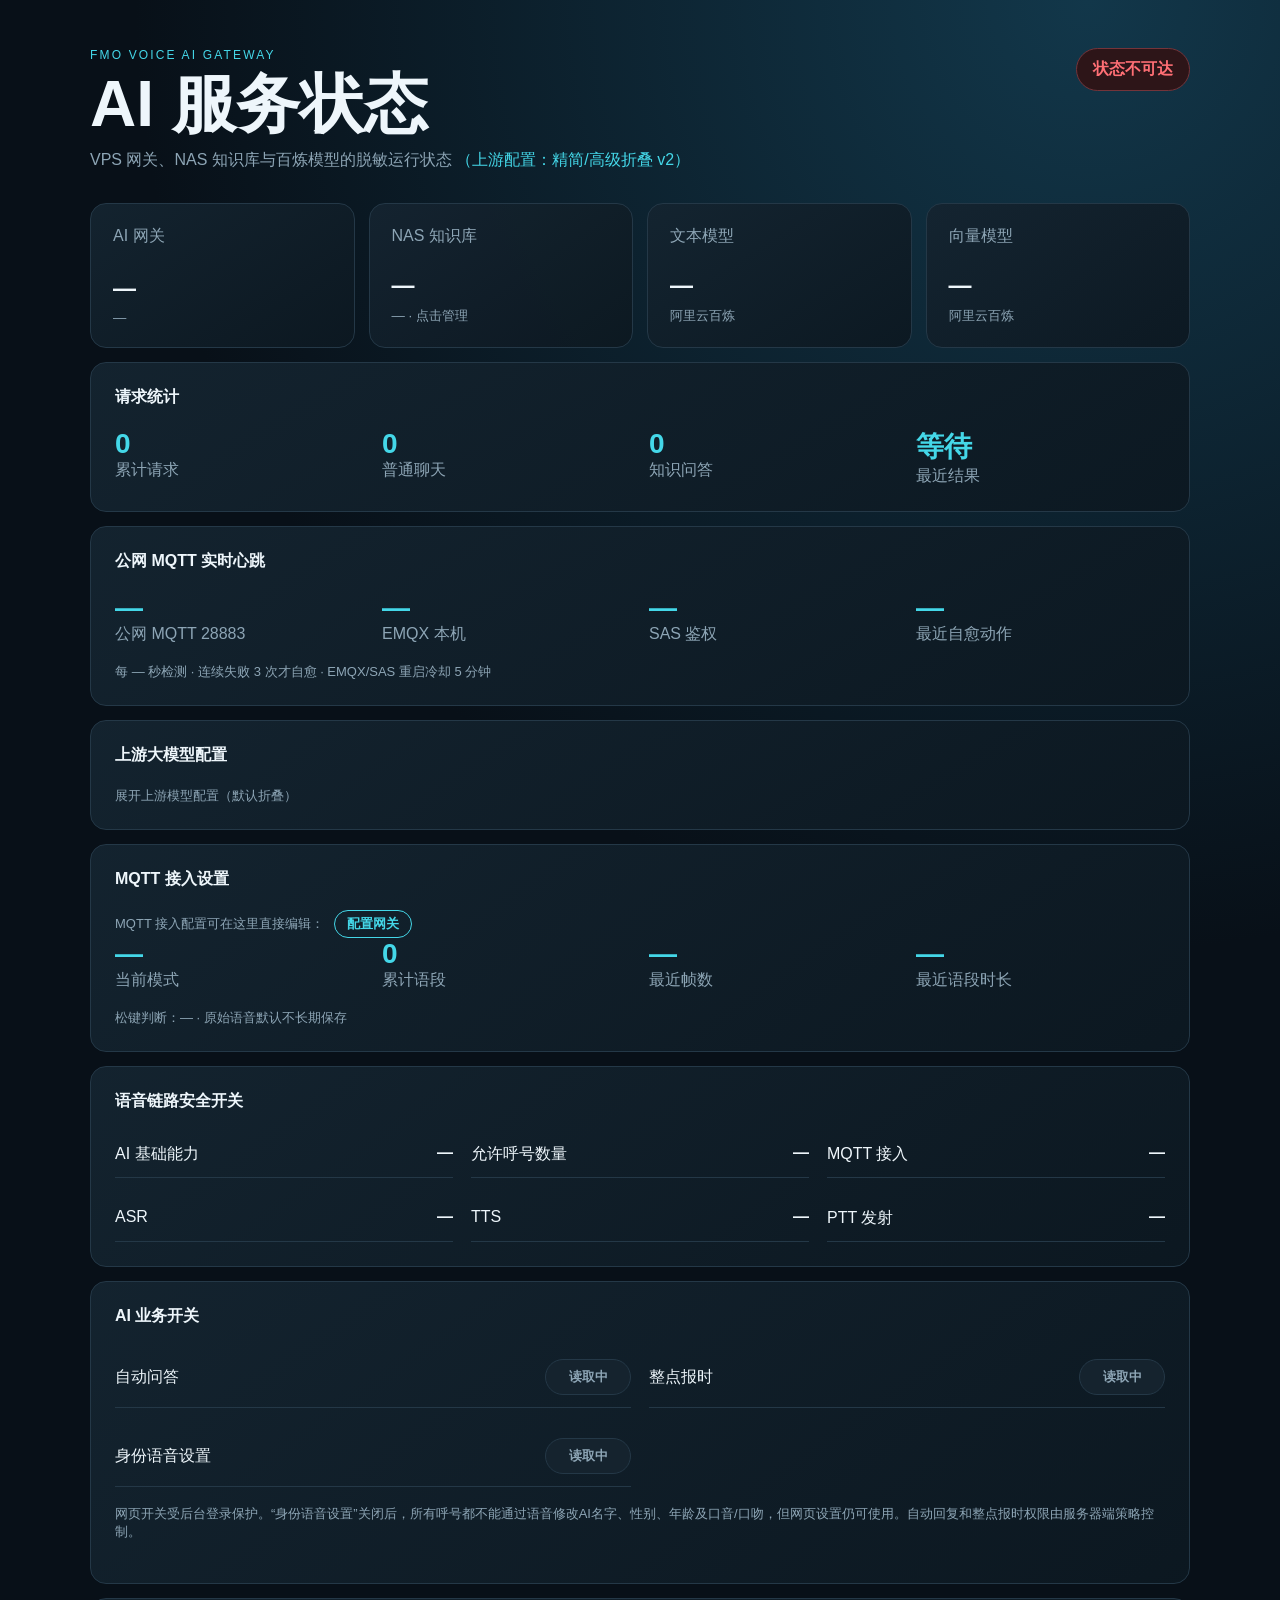
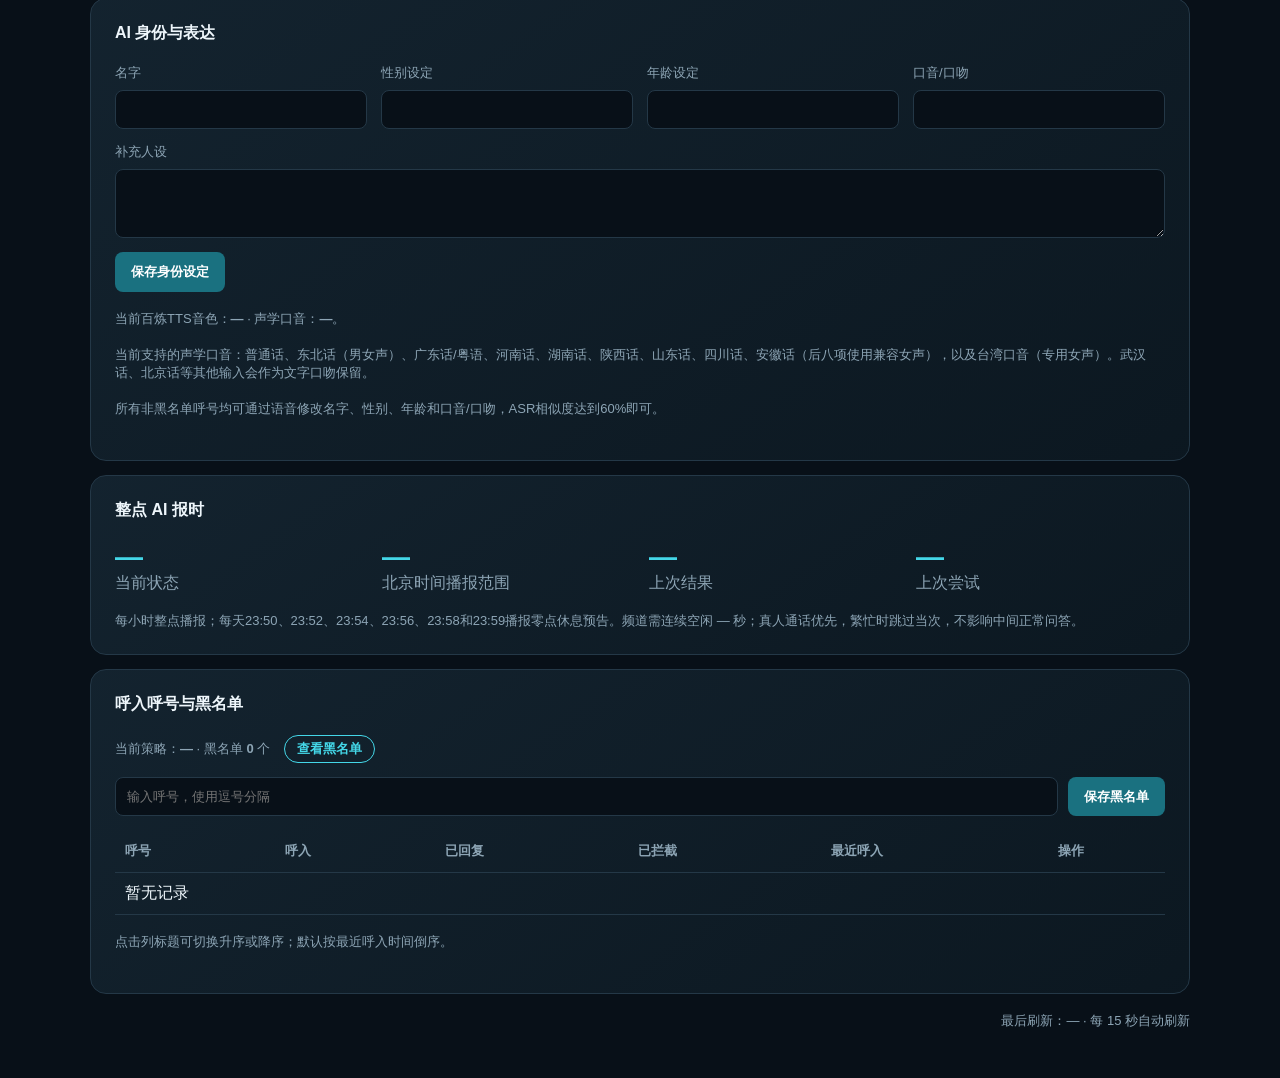
==== ai-gateway/status-page/index.html @ f9b92f5b "Initial FMO AI voice gateway product" ====
<!doctype html>
<html lang="zh-CN">
<head>
  <meta charset="utf-8">
  <meta name="viewport" content="width=device-width,initial-scale=1">
  <meta name="robots" content="noindex,nofollow">
  <title>FMO AI 服务状态</title>
  <link rel="stylesheet" href="style.css?v=20260808-client-id-v9">
</head>
<body>
  <main>
    <header>
      <div>
        <p class="eyebrow">FMO VOICE AI GATEWAY</p>
        <h1>AI 服务状态</h1>
        <p class="subtitle">VPS 网关、NAS 知识库与百炼模型的脱敏运行状态 <span style="color:var(--cyan)">（上游配置：精简/高级折叠 v2）</span></p>
      </div>
      <div id="overall" class="pill waiting">正在连接</div>
    </header>

    <section class="grid">
      <article><span>AI 网关</span><strong id="gateway">—</strong><small id="uptime">—</small></article>
      <article id="nas-card" class="clickable-card" role="button" tabindex="0" aria-haspopup="dialog" aria-controls="knowledge-overlay"><span>NAS 知识库</span><strong id="nas">—</strong><small id="sections">— · 点击管理</small></article>
      <article><span>文本模型</span><strong id="chat-model">—</strong><small>阿里云百炼</small></article>
      <article><span>向量模型</span><strong id="embedding-model">—</strong><small>阿里云百炼</small></article>
    </section>

    <section class="panel">
      <h2>请求统计</h2>
      <div class="stats">
        <div><strong id="requests">0</strong><span>累计请求</span></div>
        <div><strong id="chat-count">0</strong><span>普通聊天</span></div>
        <div><strong id="knowledge-count">0</strong><span>知识问答</span></div>
        <div><strong id="last-result">等待</strong><span>最近结果</span></div>
      </div>
    </section>

    <section class="panel">
      <h2>公网 MQTT 实时心跳</h2>
      <div class="stats">
        <div><strong id="heartbeat-public">—</strong><span>公网 MQTT 28883</span></div>
        <div><strong id="heartbeat-emqx">—</strong><span>EMQX 本机</span></div>
        <div><strong id="heartbeat-sas">—</strong><span>SAS 鉴权</span></div>
        <div><strong id="heartbeat-action">—</strong><span>最近自愈动作</span></div>
      </div>
      <p class="hint">每 <span id="heartbeat-interval">—</span> 秒检测 · 连续失败 3 次才自愈 · EMQX/SAS 重启冷却 5 分钟</p>
    </section>

    <section class="panel">
      <h2>上游大模型配置</h2>
      <details id="provider-config-panel" class="inline-details">
        <summary>展开上游模型配置（默认折叠）</summary>
        <p class="hint">默认精简模式：统一一个上游入口与 API Key。需要按能力定制时展开高级配置。</p>
        <div class="provider-row provider-basic">
          <label>上游服务商
            <input id="provider-global-name" value="dashscope" maxlength="24" readonly>
          </label>
          <label>Base URL
            <input id="provider-global-base" maxlength="160" placeholder="https://dashscope.aliyuncs.com/compatible-mode/v1">
          </label>
          <label>API Key环境变量
            <input id="provider-global-key-env" maxlength="64" value="DASHSCOPE_API_KEY">
          </label>
          <label>API Key
            <input id="provider-global-key" type="password" autocomplete="off" placeholder="留空不改">
          </label>
        </div>
        <div class="provider-row provider-basic">
          <label>聊天模型
            <input id="provider-chat-model-simple" maxlength="64" placeholder="qwen-plus">
          </label>
          <label>知识向量模型
            <input id="provider-embedding-model-simple" maxlength="64" placeholder="text-embedding-v4">
          </label>
          <label>ASR模型
            <input id="provider-asr-model-simple" maxlength="64" placeholder="qwen3-asr-flash">
          </label>
          <label>TTS模型
            <input id="provider-tts-model-simple" maxlength="64" placeholder="cosyvoice-v3-flash">
          </label>
        </div>

        <details id="provider-advanced" class="inline-details">
          <summary>高级配置：按能力独立设置（可选）</summary>
          <div class="provider-details-inner">
            <div class="provider-row">
              <label>聊天 provider
                <input id="provider-chat-name" value="dashscope" maxlength="24" readonly>
              </label>
              <label>聊天模型
                <input id="provider-chat-model" maxlength="64" placeholder="qwen-plus">
              </label>
              <label>聊天 Base URL
                <input id="provider-chat-base" maxlength="160" placeholder="https://dashscope.aliyuncs.com/compatible-mode/v1">
              </label>
              <label>聊天 API Key环境变量
                <input id="provider-chat-key-env" maxlength="64" value="DASHSCOPE_API_KEY">
              </label>
              <label>聊天 API Key
                <input id="provider-chat-key" type="password" autocomplete="off" placeholder="留空不改">
              </label>
            </div>
            <div class="provider-row">
              <label>知识向量 provider
                <input id="provider-embedding-name" value="dashscope" maxlength="24" readonly>
              </label>
              <label>知识向量模型
                <input id="provider-embedding-model" maxlength="64" placeholder="text-embedding-v4">
              </label>
              <label>知识向量 Base URL
                <input id="provider-embedding-base" maxlength="160" placeholder="https://dashscope.aliyuncs.com/compatible-mode/v1">
              </label>
              <label>知识向量 API Key环境变量
                <input id="provider-embedding-key-env" maxlength="64" value="DASHSCOPE_API_KEY">
              </label>
              <label>知识向量 API Key
                <input id="provider-embedding-key" type="password" autocomplete="off" placeholder="留空不改">
              </label>
            </div>
            <div class="provider-row">
              <label>ASR provider
                <input id="provider-asr-name" value="dashscope" maxlength="24" readonly>
              </label>
              <label>ASR 模型
                <input id="provider-asr-model" maxlength="64" placeholder="qwen3-asr-flash">
              </label>
              <label>ASR Base URL
                <input id="provider-asr-base" maxlength="160" placeholder="https://dashscope.aliyuncs.com/compatible-mode/v1">
              </label>
              <label>ASR API Key环境变量
                <input id="provider-asr-key-env" maxlength="64" value="DASHSCOPE_ASR_API_KEY">
              </label>
              <label>ASR API Key
                <input id="provider-asr-key" type="password" autocomplete="off" placeholder="留空不改">
              </label>
            </div>
            <div class="provider-row">
              <label>TTS provider
                <input id="provider-tts-name" value="dashscope" maxlength="24" readonly>
              </label>
              <label>TTS 模型
                <input id="provider-tts-model" maxlength="64" placeholder="cosyvoice-v3-flash">
              </label>
              <label>TTS Base URL
                <input id="provider-tts-base" maxlength="160" placeholder="https://dashscope.aliyuncs.com/compatible-mode/v1">
              </label>
              <label>TTS API Key环境变量
                <input id="provider-tts-key-env" maxlength="64" value="DASHSCOPE_TTS_API_KEY">
              </label>
              <label>TTS API Key
                <input id="provider-tts-key" type="password" autocomplete="off" placeholder="留空不改">
              </label>
            </div>
          </div>
        </details>

        <div class="config-row-actions">
          <button id="provider-load" type="button">读取模型配置</button>
          <button id="provider-save" class="primary-button" type="button">保存并应用</button>
        </div>
        <p class="hint" id="provider-result"></p>
      </details>
    </section>

    <section class="panel">
      <h2>MQTT 接入设置</h2>
      <p class="hint">MQTT 接入配置可在这里直接编辑：<button id="gateway-config-open" class="inline-manage-button" type="button">配置网关</button></p>
      <div class="stats">
        <div><strong id="mqtt-mode">—</strong><span>当前模式</span></div>
        <div><strong id="mqtt-bursts">0</strong><span>累计语段</span></div>
        <div><strong id="mqtt-last-frames">—</strong><span>最近帧数</span></div>
        <div><strong id="mqtt-last-duration">—</strong><span>最近语段时长</span></div>
      </div>
      <p class="hint">松键判断：<span id="mqtt-end-gap">—</span> · 原始语音默认不长期保存</p>
    </section>

    <section class="panel">
      <h2>语音链路安全开关</h2>
      <div class="switches">
        <div><span>AI 基础能力</span><b id="ai-enabled">—</b></div>
        <div><span>允许呼号数量</span><b id="callsigns">—</b></div>
        <div><span>MQTT 接入</span><b id="mqtt">—</b></div>
        <div><span>ASR</span><b id="asr">—</b></div>
        <div><span>TTS</span><b id="tts">—</b></div>
        <div><span>PTT 发射</span><b id="ptt">—</b></div>
      </div>
    </section>

    <section class="panel">
      <h2>AI 业务开关</h2>
      <div class="control-grid">
        <div><span>自动问答</span><button class="control-toggle" id="auto-reply-toggle" type="button" data-control="auto_reply">读取中</button></div>
        <div><span>整点报时</span><button class="control-toggle" id="hourly-toggle" type="button" data-control="hourly_announcement">读取中</button></div>
        <div><span>身份语音设置</span><button class="control-toggle" id="persona-voice-toggle" type="button" data-control="persona_voice_commands">读取中</button></div>
      </div>
      <p class="hint">网页开关受后台登录保护。“身份语音设置”关闭后，所有呼号都不能通过语音修改AI名字、性别、年龄及口音/口吻，但网页设置仍可使用。自动回复和整点报时权限由服务器端策略控制。</p>
      <p class="hint" id="control-result"></p>
    </section>

    <section class="panel">
      <h2>AI 身份与表达</h2>
      <div class="persona-grid">
        <label>名字<input id="persona-name" maxlength="16"></label>
        <label>性别设定<input id="persona-gender" maxlength="12"></label>
        <label>年龄设定<input id="persona-age" maxlength="12"></label>
        <label>口音/口吻<input id="persona-accent" maxlength="24"></label>
        <label class="persona-wide">补充人设<textarea id="persona-description" maxlength="120" rows="3"></textarea></label>
      </div>
      <button id="persona-save" class="primary-button" type="button">保存身份设定</button>
      <p class="hint">当前百炼TTS音色：<strong id="persona-voice">—</strong> · 声学口音：<strong id="persona-acoustic-accent">—</strong>。</p>
      <p class="hint">当前支持的声学口音：普通话、东北话（男女声）、广东话/粤语、河南话、湖南话、陕西话、山东话、四川话、安徽话（后八项使用兼容女声），以及台湾口音（专用女声）。武汉话、北京话等其他输入会作为文字口吻保留。</p>
      <p class="hint">所有非黑名单呼号均可通过语音修改名字、性别、年龄和口音/口吻，ASR相似度达到60%即可。</p>
      <p class="hint" id="persona-result"></p>
    </section>

    <section class="panel">
      <h2>整点 AI 报时</h2>
      <div class="stats">
        <div><strong id="hourly-enabled">—</strong><span>当前状态</span></div>
        <div><strong id="hourly-window">—</strong><span>北京时间播报范围</span></div>
        <div><strong id="hourly-last-result">—</strong><span>上次结果</span></div>
        <div><strong id="hourly-last-time">—</strong><span>上次尝试</span></div>
      </div>
      <p class="hint">每小时整点播报；每天23:50、23:52、23:54、23:56、23:58和23:59播报零点休息预告。频道需连续空闲 <span id="hourly-idle">—</span> 秒；真人通话优先，繁忙时跳过当次，不影响中间正常问答。</p>
    </section>

    <section class="panel">
      <h2>呼入呼号与黑名单</h2>
      <p class="hint">当前策略：<strong id="callsign-policy">—</strong> · 黑名单 <strong id="blacklist-count">0</strong> 个 <button id="blacklist-open" class="inline-manage-button" type="button">查看黑名单</button></p>
      <div class="blacklist-editor">
        <input id="blacklist-input" autocomplete="off" placeholder="输入呼号，使用逗号分隔">
        <button id="blacklist-save" type="button">保存黑名单</button>
      </div>
      <div class="callsign-table-wrap">
        <table class="callsign-table">
          <thead><tr>
            <th><button class="sort-button" type="button" data-sort="callsign">呼号 <span class="sort-indicator"></span></button></th>
            <th><button class="sort-button" type="button" data-sort="heard">呼入 <span class="sort-indicator"></span></button></th>
            <th><button class="sort-button" type="button" data-sort="answered">已回复 <span class="sort-indicator"></span></button></th>
            <th><button class="sort-button" type="button" data-sort="blocked">已拦截 <span class="sort-indicator"></span></button></th>
            <th><button class="sort-button" type="button" data-sort="last_at">最近呼入 <span class="sort-indicator"></span></button></th>
            <th>操作</th>
          </tr></thead>
          <tbody id="callsign-stats"><tr><td colspan="6">暂无记录</td></tr></tbody>
        </table>
      </div>
      <p class="hint">点击列标题可切换升序或降序；默认按最近呼入时间倒序。</p>
      <p class="hint" id="blacklist-result"></p>
    </section>

    <div id="blacklist-overlay" class="modal-overlay" hidden>
    <section class="panel blacklist-dialog" role="dialog" aria-modal="true" aria-labelledby="blacklist-title">
      <div class="dialog-header"><h2 id="blacklist-title">黑名单管理</h2><button id="blacklist-close" class="dialog-close" type="button" aria-label="关闭黑名单管理">×</button></div>
      <p class="hint">当前共有 <strong id="blacklist-dialog-count">0</strong> 个呼号。移除后立即恢复该呼号的自动问答权限。</p>
      <div id="blacklist-list" class="blacklist-list"><p class="hint">读取中</p></div>
      <p class="hint" id="blacklist-dialog-result"></p>
    </section>
    </div>

    <div id="gateway-config-overlay" class="modal-overlay" hidden>
    <section class="panel gateway-config-dialog" role="dialog" aria-modal="true" aria-labelledby="gateway-config-title">
      <div class="dialog-header"><h2 id="gateway-config-title">AI网关配置</h2><button id="gateway-config-close" class="dialog-close" type="button" aria-label="关闭网关配置">×</button></div>
      <p class="hint">通常只需填写服务器地址、端口和语音主题。当前 AI 与 EMQX 在同一台阿里云服务器时，保持 127.0.0.1:1884 即可。</p>
      <div class="gateway-config-form-grid">
        <label>MQTT Host
          <input id="gw-host" maxlength="255" placeholder="127.0.0.1">
        </label>
        <label>MQTT Port
          <input id="gw-port" type="number" min="1" max="65535" placeholder="1884">
        </label>
        <label>Topic
          <input id="gw-topic" maxlength="64" placeholder="FMO/RAW">
        </label>
        <label>Client ID
          <input id="gw-client-id" maxlength="64" placeholder="FMO-AI-MONITOR-CHANGE-ME">
        </label>
        <label class="checkbox-row">
          <input type="checkbox" id="gw-enabled" checked>
          <span>启用该MQTT配置</span>
        </label>
      </div>
      <details id="gateway-connection-advanced" class="inline-details">
        <summary>高级连接与鉴权（通常不需要填写）</summary>
        <p class="hint">用户名和密码是对方 MQTT Broker 提供的客户端账号，不是 FMO 呼号、FMO CA 或百炼账号。只有外部服务器明确要求时才填写。</p>
        <div class="gateway-config-form-grid">
          <label>配置名称
            <input id="gw-name" maxlength="32" placeholder="primary">
          </label>
          <label>MQTT 用户名
            <input id="gw-username" maxlength="64" autocomplete="off" placeholder="留空表示不使用">
          </label>
          <label>MQTT 密码
            <input id="gw-password" type="password" autocomplete="off" placeholder="留空表示保持原值">
          </label>
          <label class="checkbox-row">
            <input type="checkbox" id="gw-tls-enabled">
            <span>启用 TLS</span>
          </label>
          <label>CA 文件
            <input id="gw-ca-file" maxlength="255" placeholder="可选">
          </label>
          <label>客户端证书
            <input id="gw-cert-file" maxlength="255" placeholder="可选">
          </label>
          <label>客户端私钥
            <input id="gw-key-file" maxlength="255" placeholder="可选">
          </label>
        </div>
      </details>
      <details id="gateway-config-advanced" class="inline-details">
        <summary>高级：编辑原始 JSON（可选）</summary>
        <textarea id="gateway-config-editor" class="config-editor" spellcheck="false" aria-label="网关配置 JSON 编辑区"></textarea>
      </details>
      <p class="hint" id="gateway-config-result"></p>
      <div class="config-row-actions">
        <button id="gateway-config-load" type="button">重新读取</button>
        <button id="gateway-config-save" class="primary-button" type="button">保存并应用</button>
      </div>
    </section>
    </div>

    <div id="knowledge-overlay" class="modal-overlay" hidden>
    <section class="panel knowledge-dialog" role="dialog" aria-modal="true" aria-labelledby="knowledge-title">
      <div class="dialog-header"><h2 id="knowledge-title">NAS 知识库管理</h2><button id="knowledge-close" class="dialog-close" type="button" aria-label="关闭知识库管理">×</button></div>
      <div class="stats knowledge-stats">
        <div><strong id="kb-files">—</strong><span>原始文件</span></div>
        <div><strong id="kb-documents">—</strong><span>已入库文档</span></div>
        <div><strong id="kb-sections">—</strong><span>知识切片</span></div>
        <div><strong id="kb-searches">—</strong><span>累计检索</span></div>
        <div><strong id="kb-hits">—</strong><span>有结果检索</span></div>
        <div><strong id="kb-latest">—</strong><span>最近调用</span></div>
      </div>
      <nav id="kb-breadcrumb" class="breadcrumb" aria-label="知识库目录"></nav>
      <div class="upload-row">
        <input id="kb-upload-files" type="file" multiple accept=".pdf,.docx,.xlsx,.csv,.txt,.md">
        <button id="kb-upload-button" class="primary-button" type="button">上传到当前目录</button>
      </div>
      <div class="upload-progress"><span id="kb-upload-progress"></span></div>
      <div class="callsign-table-wrap">
        <table class="callsign-table">
          <thead><tr><th>名称</th><th>类型</th><th>大小</th><th>修改时间</th><th>入库状态</th></tr></thead>
          <tbody id="kb-file-list"><tr><td colspan="5">读取中</td></tr></tbody>
        </table>
      </div>
      <p class="hint">支持 PDF、Word、Excel、CSV、TXT 和 Markdown，单文件最大100MB。上传完成仅表示文件已安全保存；显示“待入库”的文件尚不能参与AI检索。</p>
      <p class="hint" id="kb-result"></p>
    </section>
    </div>

    <footer>最后刷新：<span id="updated">—</span> · 每 15 秒自动刷新</footer>
  </main>
  <script src="app.js?v=20260808-client-id-v9"></script>
</body>
</html>
---- ai-gateway/status-page/style.css ----
:root{color-scheme:dark;--bg:#081018;--panel:#111d27;--line:#243847;--text:#eef6fb;--muted:#8da5b5;--cyan:#44d7e8;--green:#4cdb91;--amber:#f1bd55;--red:#ff6f75}
*{box-sizing:border-box}
body{margin:0;background:radial-gradient(circle at 85% 0,#12374a 0,transparent 33%),var(--bg);color:var(--text);font-family:-apple-system,BlinkMacSystemFont,"Segoe UI","PingFang SC",sans-serif;min-height:100vh}
main{width:min(1100px,calc(100% - 32px));margin:auto;padding:48px 0}
header{display:flex;justify-content:space-between;gap:24px;align-items:flex-start;margin-bottom:32px}
.eyebrow{color:var(--cyan);font-size:12px;letter-spacing:.18em;margin:0 0 10px}
h1{font-size:clamp(34px,6vw,64px);line-height:1;margin:0}
.subtitle{color:var(--muted);margin:14px 0 0}
.pill{border:1px solid var(--line);padding:10px 16px;border-radius:999px;font-weight:700}
.pill.ok{color:var(--green);border-color:#267451;background:#102c22}
.pill.error{color:var(--red);border-color:#74343a;background:#2d1518}
.grid{display:grid;grid-template-columns:repeat(4,1fr);gap:14px}
.grid article,.panel{background:linear-gradient(145deg,rgba(20,36,48,.95),rgba(12,24,33,.95));border:1px solid var(--line);border-radius:16px}
.grid article{padding:22px;min-height:145px;display:flex;flex-direction:column}
.clickable-card{cursor:pointer;transition:border-color .18s,transform .18s,box-shadow .18s}.clickable-card:hover,.clickable-card:focus-visible{border-color:var(--cyan);box-shadow:0 0 0 2px rgba(68,215,232,.12);outline:0;transform:translateY(-2px)}
.grid span,.grid small,.stats span,footer,.hint{color:var(--muted)}
.grid strong{font-size:23px;margin:auto 0 8px;overflow-wrap:anywhere}
.panel{padding:24px;margin-top:14px}
h2{font-size:16px;margin:0 0 20px}
.stats,.switches{display:grid;grid-template-columns:repeat(4,1fr);gap:18px}
.stats div{display:flex;flex-direction:column}
.stats strong{font-size:28px;color:var(--cyan);overflow-wrap:anywhere}
.switches{grid-template-columns:repeat(3,1fr)}
.switches div{display:flex;justify-content:space-between;border-bottom:1px solid var(--line);padding:12px 0}
.hint{font-size:13px;margin:18px 0 0}
.on{color:var(--green)}
.off{color:var(--muted)}
.blacklist-editor{display:flex;gap:10px;margin:14px 0}
.blacklist-editor input{flex:1;background:#081018;border:1px solid var(--line);border-radius:8px;color:var(--text);padding:11px}
.blacklist-editor button{background:#1a7180;border:0;border-radius:8px;color:white;font-weight:700;padding:0 16px;cursor:pointer}
.control-grid{display:grid;grid-template-columns:repeat(2,1fr);gap:18px}
.control-grid>div{display:flex;align-items:center;justify-content:space-between;border-bottom:1px solid var(--line);padding:12px 0}
.control-toggle{border:1px solid var(--line);border-radius:999px;background:#15232e;color:var(--muted);cursor:pointer;font-weight:700;min-width:86px;padding:8px 14px}
.control-toggle.on{background:#102c22;border-color:#267451;color:var(--green)}
.control-toggle.off{background:#2d1518;border-color:#74343a;color:var(--red)}
.control-toggle:disabled{cursor:wait;opacity:.6}
.model-config-grid{display:grid;grid-template-columns:1fr;gap:14px}.provider-row{display:grid;grid-template-columns:1fr;padding:16px;border:1px solid var(--line);border-radius:12px;gap:10px}.provider-row label{color:var(--muted);font-size:13px}.provider-row label > input{display:block;width:100%;margin-top:8px;background:#081018;border:1px solid var(--line);border-radius:8px;color:var(--text);padding:11px;font:inherit}
.provider-basic{margin-bottom:8px}
.inline-details{margin-top:14px;color:var(--muted)}
.inline-details[open] summary{color:var(--text)}
.provider-details-inner{display:grid;grid-template-columns:1fr;gap:14px;margin-top:12px}
.inline-details summary{cursor:pointer;display:inline-flex;align-items:center;gap:8px;font-size:13px}
.inline-details summary::marker{color:var(--cyan)}
.gateway-config-form-grid{display:grid;grid-template-columns:repeat(2,1fr);gap:10px 14px}
.gateway-config-form-grid label{color:var(--muted);font-size:13px}
.gateway-config-form-grid label > input{display:block;width:100%;margin-top:8px;background:#081018;border:1px solid var(--line);border-radius:8px;color:var(--text);padding:11px;font:inherit}
.gateway-config-form-grid label > input[type="checkbox"]{display:inline-block;width:auto;margin-top:0;padding:0;height:16px;vertical-align:middle}
.checkbox-row{display:flex;align-items:center;gap:8px;white-space:nowrap}
.checkbox-row input[type="checkbox"]{accent-color:var(--cyan);margin:0;transform:translateY(-1px)}
.persona-grid{display:grid;grid-template-columns:repeat(4,1fr);gap:14px}.persona-grid label{color:var(--muted);font-size:13px}.persona-grid input,.persona-grid textarea{display:block;width:100%;margin-top:8px;background:#081018;border:1px solid var(--line);border-radius:8px;color:var(--text);padding:11px;font:inherit}.persona-wide{grid-column:1/-1}.primary-button{background:#1a7180;border:0;border-radius:8px;color:#fff;cursor:pointer;font-weight:700;margin-top:14px;padding:11px 16px}.primary-button:disabled{cursor:wait;opacity:.6}
.knowledge-stats{grid-template-columns:repeat(6,1fr)}.knowledge-stats strong{font-size:22px}.breadcrumb{display:flex;align-items:center;flex-wrap:wrap;gap:8px;margin:22px 0 12px}.breadcrumb button,.file-link{background:none;border:0;color:var(--cyan);cursor:pointer;font:inherit;padding:2px}.breadcrumb span{color:var(--muted)}.upload-row{display:flex;align-items:center;gap:12px;margin:12px 0}.upload-row input{flex:1;color:var(--muted)}.upload-progress{height:4px;background:#081018;border-radius:2px;margin-bottom:12px;overflow:hidden}.upload-progress span{display:block;width:0;height:100%;background:var(--cyan);transition:width .2s}
.modal-open{overflow:hidden}.modal-overlay{position:fixed;inset:0;z-index:1000;background:rgba(2,8,13,.82);backdrop-filter:blur(5px);padding:24px;overflow:auto}.modal-overlay[hidden]{display:none}.knowledge-dialog{width:min(1180px,100%);margin:24px auto;box-shadow:0 24px 80px rgba(0,0,0,.55)}.dialog-header{align-items:center;display:flex;justify-content:space-between}.dialog-header h2{margin:0}.dialog-close{background:#182a36;border:1px solid var(--line);border-radius:999px;color:var(--text);cursor:pointer;font-size:26px;height:42px;line-height:1;width:42px}.dialog-close:hover,.dialog-close:focus-visible{border-color:var(--cyan);color:var(--cyan);outline:0}
.callsign-table-wrap{overflow-x:auto}
.callsign-table{width:100%;border-collapse:collapse}
.callsign-table th,.callsign-table td{border-bottom:1px solid var(--line);padding:10px;text-align:left;white-space:nowrap}
.callsign-table th{color:var(--muted);font-size:13px}
.sort-button{appearance:none;background:none;border:0;color:inherit;cursor:pointer;font:inherit;font-weight:700;padding:2px 0;text-align:left;white-space:nowrap}
.sort-button:hover,.sort-button:focus-visible{color:var(--cyan)}
.sort-button:focus-visible{outline:2px solid var(--cyan);outline-offset:4px;border-radius:2px}
.sort-indicator{display:inline-block;min-width:1em;color:var(--cyan)}
.row-blacklist-button{background:#2d1518;border:1px solid #74343a;border-radius:7px;color:var(--red);cursor:pointer;font-weight:700;padding:6px 10px}.row-blacklist-button:disabled{cursor:wait;opacity:.55}.blacklisted-label{color:var(--red);font-size:13px;font-weight:700}
 .inline-manage-button{background:transparent;border:1px solid var(--cyan);border-radius:999px;color:var(--cyan);cursor:pointer;font-weight:700;margin-left:10px;padding:4px 12px}.inline-manage-button:hover,.inline-manage-button:focus-visible{background:rgba(57,205,225,.12);outline:0}.blacklist-dialog{margin:8vh auto;width:min(720px,100%)}.blacklist-list{display:grid;gap:10px;margin-top:20px}.blacklist-item{align-items:center;background:#0a1720;border:1px solid var(--line);border-radius:10px;display:flex;justify-content:space-between;padding:14px 16px}.blacklist-remove-button{background:#2d1518;border:1px solid #74343a;border-radius:8px;color:var(--red);cursor:pointer;font-weight:700;padding:8px 12px}.blacklist-remove-button:disabled{cursor:wait;opacity:.55}.empty-state{border:1px dashed var(--line);border-radius:10px;color:var(--muted);padding:28px;text-align:center}
.gateway-config-dialog{width:min(980px,100%);margin:8vh auto;box-shadow:0 24px 80px rgba(0,0,0,.55)}
.config-editor{width:100%;min-height:280px;background:#081018;border:1px solid var(--line);border-radius:8px;color:var(--text);font:13px/1.45 ui-monospace,SFMono-Regular,Consolas,'Courier New',monospace;padding:12px;resize:vertical}
.config-row-actions{display:flex;gap:10px;justify-content:flex-end;margin-top:12px}
.config-row-actions button{background:#1a7180;border:0;border-radius:8px;color:#fff;cursor:pointer;font-weight:700;padding:10px 14px}
.config-row-actions button:disabled{cursor:wait;opacity:.6}
.config-row-actions .primary-button{background:#2a9d5b}
footer{text-align:right;font-size:13px;margin-top:18px}
@media(max-width:760px){main{padding:28px 0}.grid{grid-template-columns:repeat(2,1fr)}.stats,.switches,.persona-grid,.knowledge-stats{grid-template-columns:repeat(2,1fr)}.persona-wide{grid-column:1/-1}.upload-row{align-items:stretch;display:grid}header{display:block}.pill{display:inline-block;margin-top:20px}}
@media(max-width:430px){.grid,.stats,.switches,.control-grid{grid-template-columns:1fr}.blacklist-editor{display:grid}.blacklist-editor button{padding:11px}}
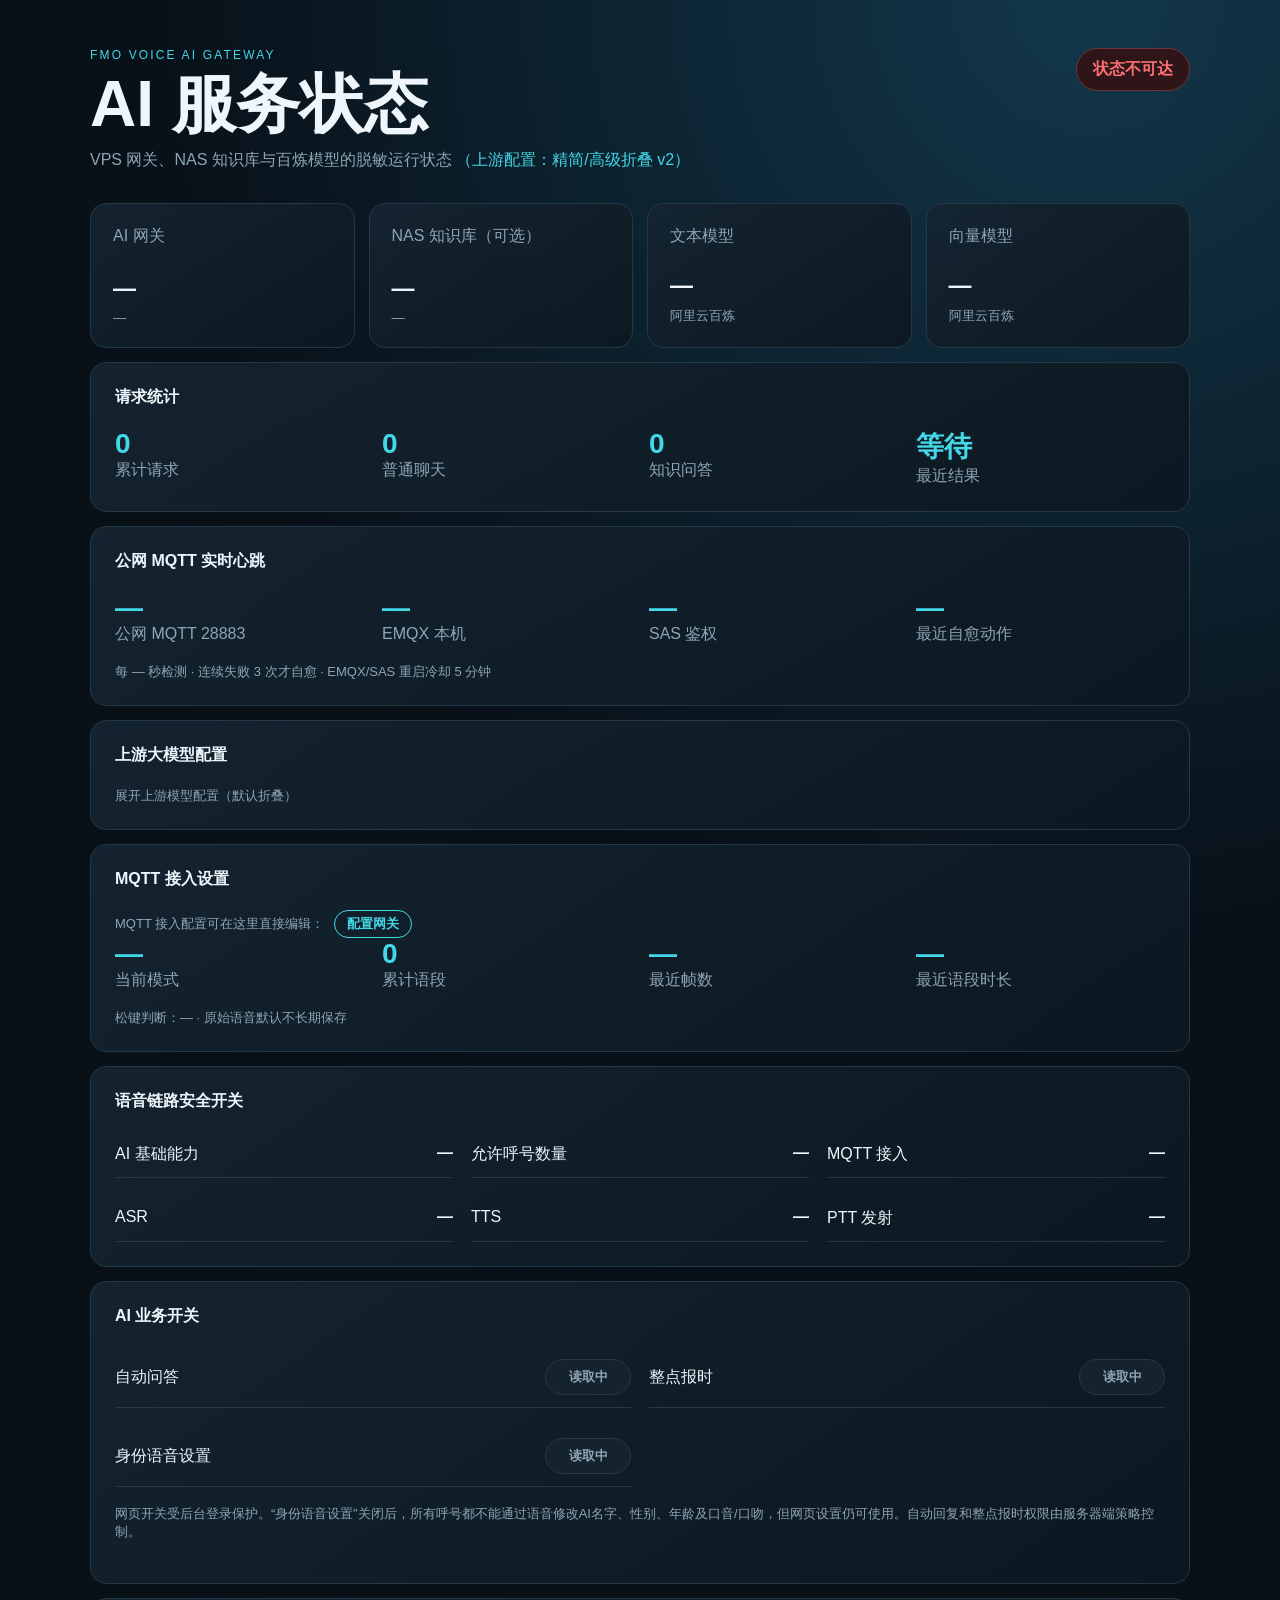
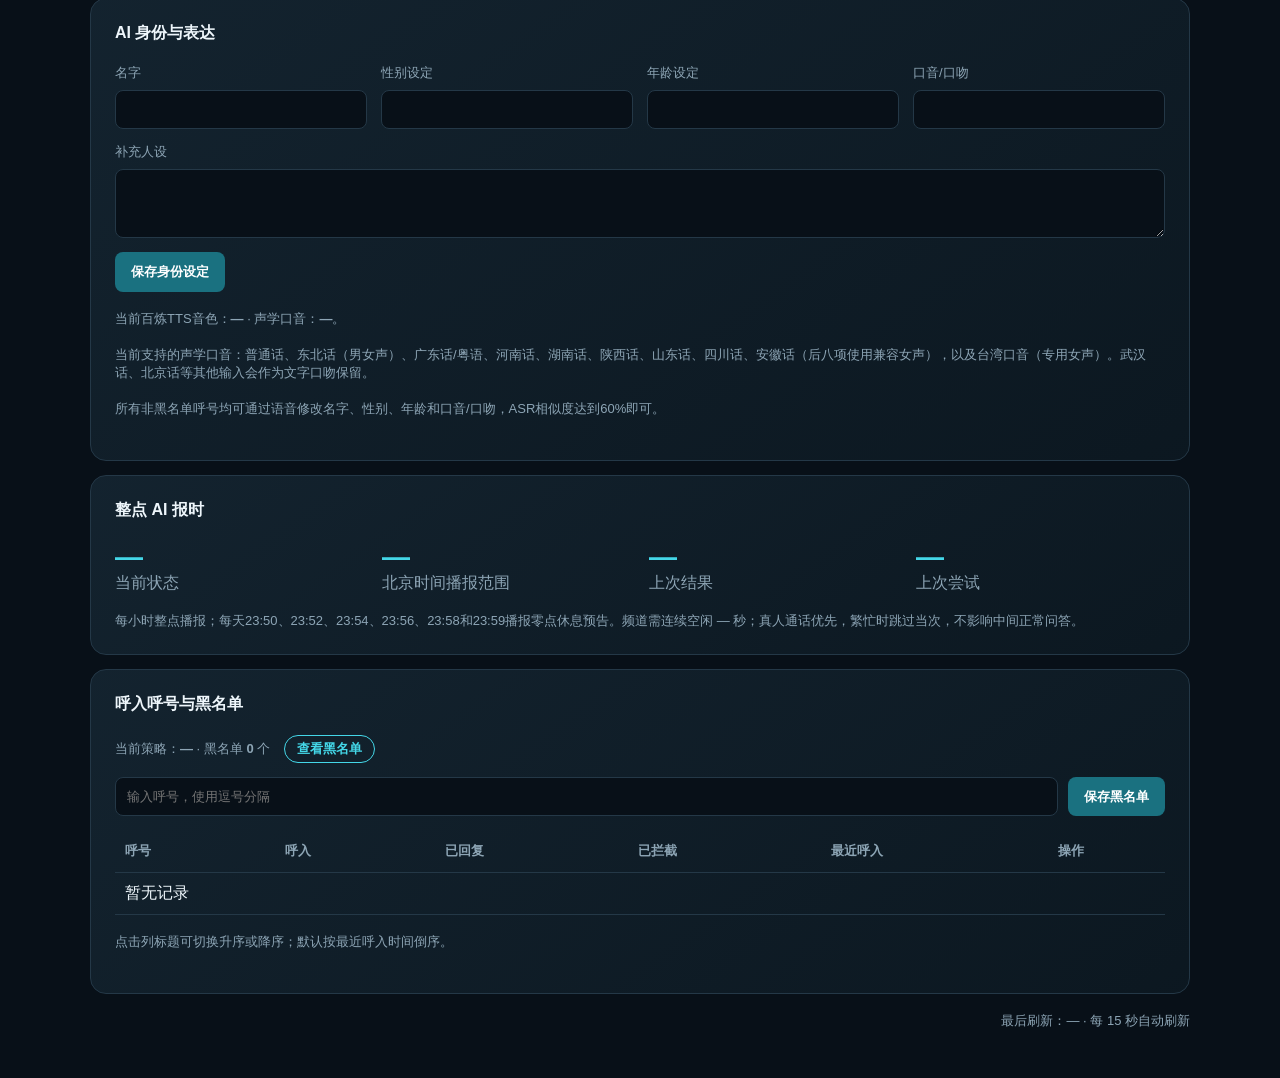
==== commit f4e95ab1: "Make NAS knowledge base optional" ====
--- a/ai-gateway/status-page/index.html
+++ b/ai-gateway/status-page/index.html
@@ -5,7 +5,7 @@
   <meta name="viewport" content="width=device-width,initial-scale=1">
   <meta name="robots" content="noindex,nofollow">
   <title>FMO AI 服务状态</title>
-  <link rel="stylesheet" href="style.css?v=20260808-client-id-v9">
+  <link rel="stylesheet" href="style.css?v=20260808-optional-kb-v10">
 </head>
 <body>
   <main>
@@ -20,7 +20,7 @@
 
     <section class="grid">
       <article><span>AI 网关</span><strong id="gateway">—</strong><small id="uptime">—</small></article>
-      <article id="nas-card" class="clickable-card" role="button" tabindex="0" aria-haspopup="dialog" aria-controls="knowledge-overlay"><span>NAS 知识库</span><strong id="nas">—</strong><small id="sections">— · 点击管理</small></article>
+      <article id="nas-card" class="clickable-card" role="button" tabindex="0" aria-haspopup="dialog" aria-controls="knowledge-overlay"><span>NAS 知识库（可选）</span><strong id="nas">—</strong><small id="sections">—</small></article>
       <article><span>文本模型</span><strong id="chat-model">—</strong><small>阿里云百炼</small></article>
       <article><span>向量模型</span><strong id="embedding-model">—</strong><small>阿里云百炼</small></article>
     </section>
@@ -70,7 +70,7 @@
             <input id="provider-chat-model-simple" maxlength="64" placeholder="qwen-plus">
           </label>
           <label>知识向量模型
-            <input id="provider-embedding-model-simple" maxlength="64" placeholder="text-embedding-v4">
+            <input id="provider-embedding-model-simple" maxlength="64" placeholder="text-embedding-v4（仅知识库启用时使用）">
           </label>
           <label>ASR模型
             <input id="provider-asr-model-simple" maxlength="64" placeholder="qwen3-asr-flash">
@@ -349,6 +349,6 @@
 
     <footer>最后刷新：<span id="updated">—</span> · 每 15 秒自动刷新</footer>
   </main>
-  <script src="app.js?v=20260808-client-id-v9"></script>
+  <script src="app.js?v=20260808-optional-kb-v10"></script>
 </body>
 </html>
--- a/ai-gateway/status-page/style.css
+++ b/ai-gateway/status-page/style.css
@@ -12,7 +12,7 @@
 .grid{display:grid;grid-template-columns:repeat(4,1fr);gap:14px}
 .grid article,.panel{background:linear-gradient(145deg,rgba(20,36,48,.95),rgba(12,24,33,.95));border:1px solid var(--line);border-radius:16px}
 .grid article{padding:22px;min-height:145px;display:flex;flex-direction:column}
-.clickable-card{cursor:pointer;transition:border-color .18s,transform .18s,box-shadow .18s}.clickable-card:hover,.clickable-card:focus-visible{border-color:var(--cyan);box-shadow:0 0 0 2px rgba(68,215,232,.12);outline:0;transform:translateY(-2px)}
+.clickable-card{cursor:pointer;transition:border-color .18s,transform .18s,box-shadow .18s}.clickable-card:hover,.clickable-card:focus-visible{border-color:var(--cyan);box-shadow:0 0 0 2px rgba(68,215,232,.12);outline:0;transform:translateY(-2px)}.clickable-card.disabled-card{cursor:default;opacity:.68}.clickable-card.disabled-card:hover{border-color:var(--line);box-shadow:none;transform:none}
 .grid span,.grid small,.stats span,footer,.hint{color:var(--muted)}
 .grid strong{font-size:23px;margin:auto 0 8px;overflow-wrap:anywhere}
 .panel{padding:24px;margin-top:14px}
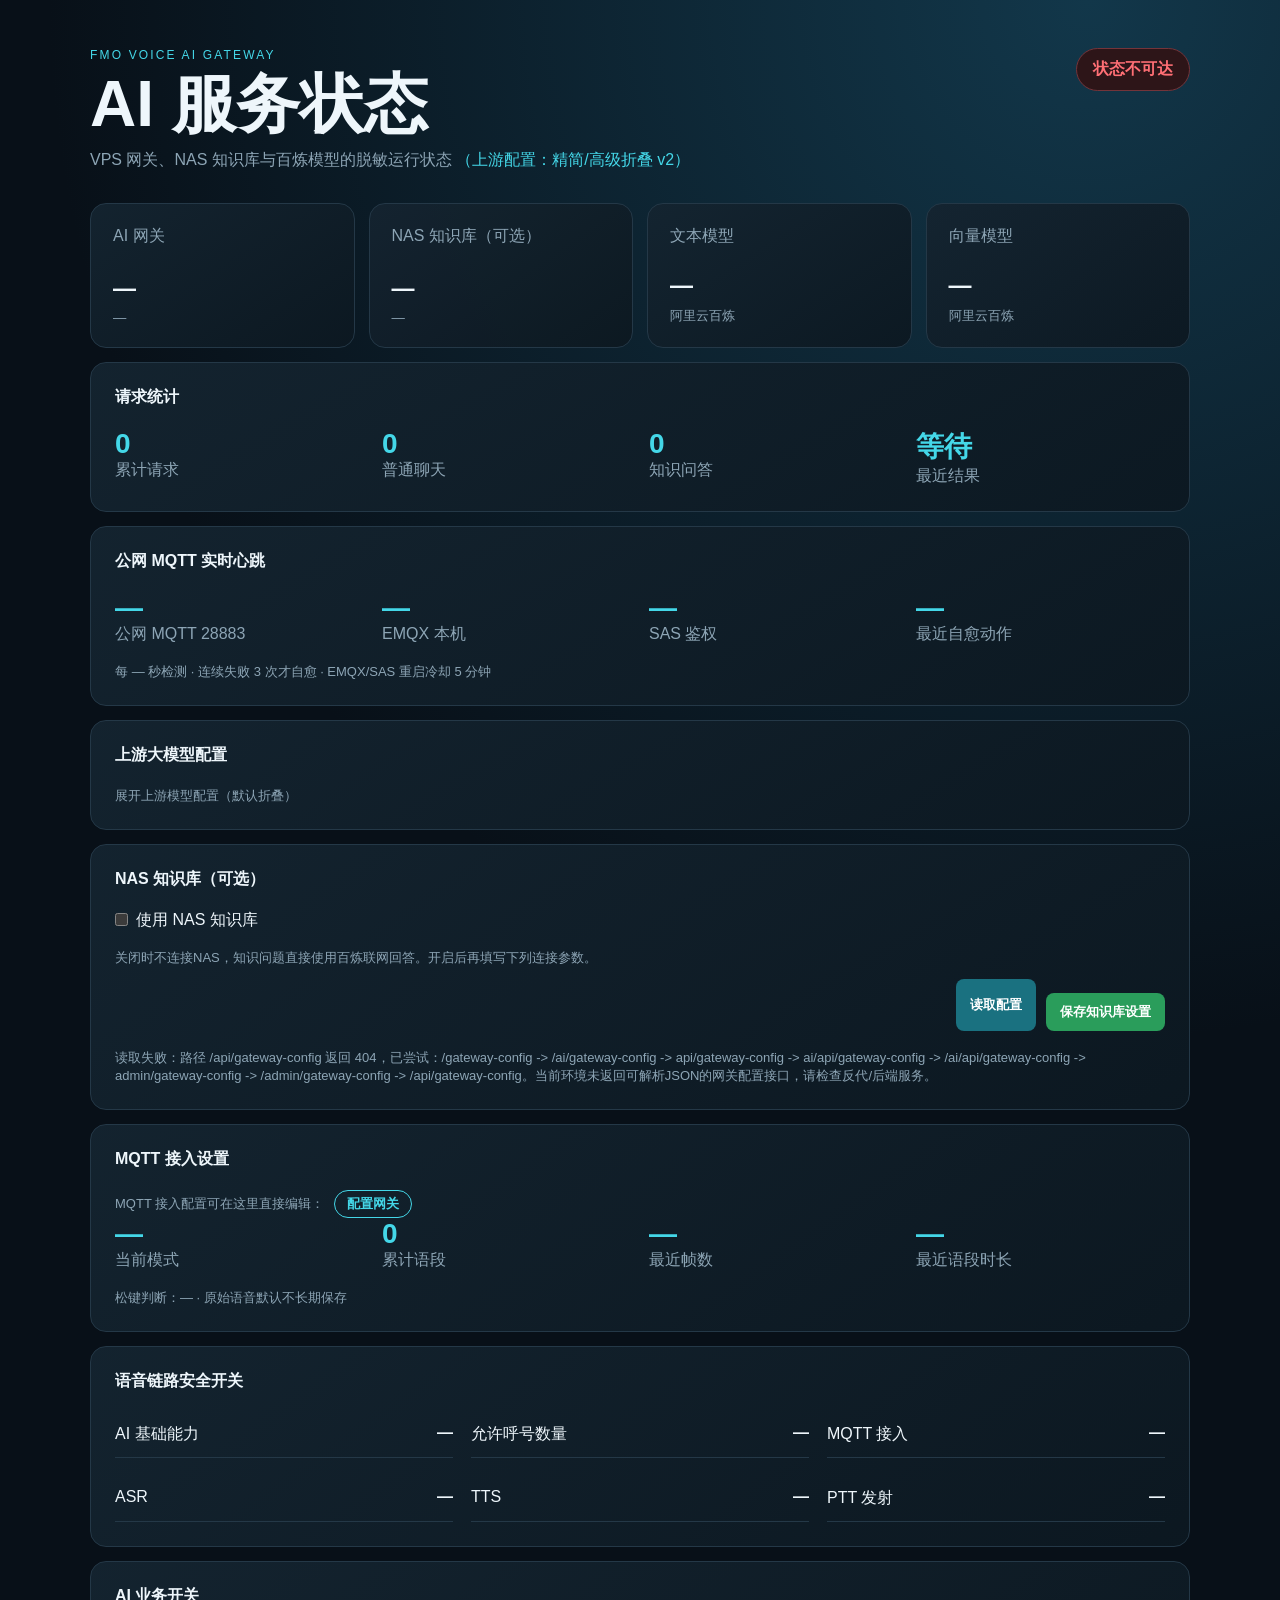
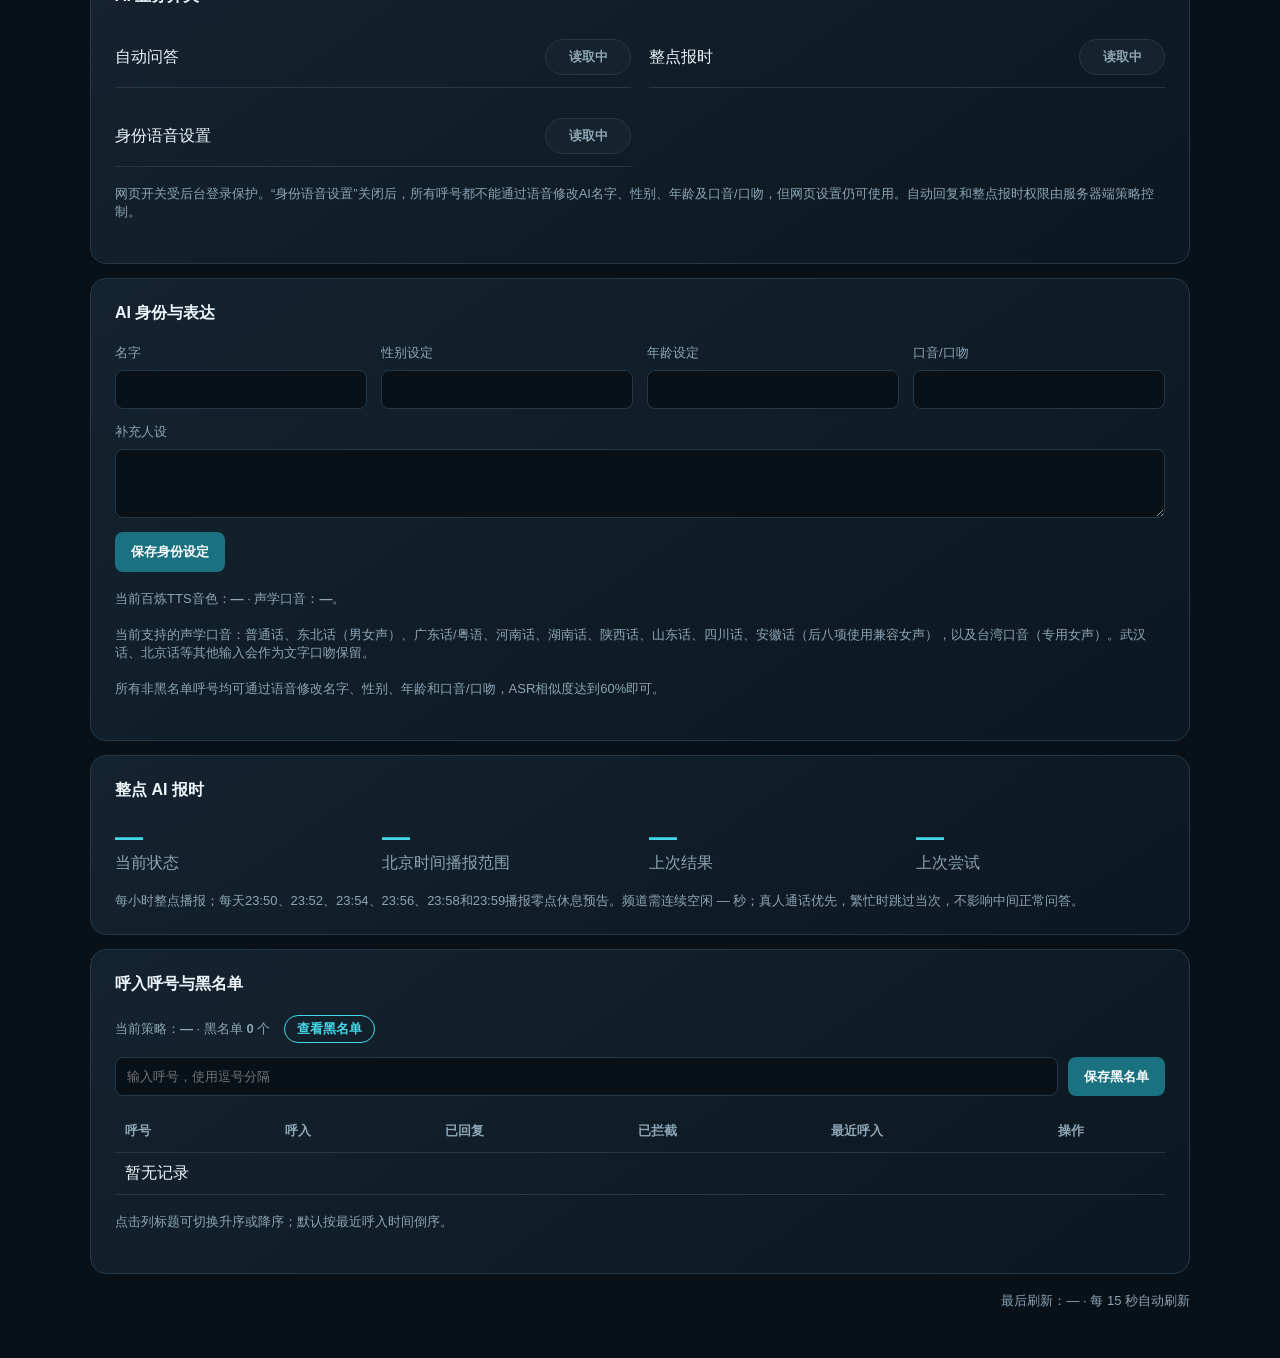
==== commit c5f6d1b2: "Add conditional NAS knowledge configuration" ====
--- a/ai-gateway/status-page/index.html
+++ b/ai-gateway/status-page/index.html
@@ -5,7 +5,7 @@
   <meta name="viewport" content="width=device-width,initial-scale=1">
   <meta name="robots" content="noindex,nofollow">
   <title>FMO AI 服务状态</title>
-  <link rel="stylesheet" href="style.css?v=20260808-optional-kb-v10">
+  <link rel="stylesheet" href="style.css?v=20260808-kb-config-v11">
 </head>
 <body>
   <main>
@@ -160,6 +160,39 @@
         </div>
         <p class="hint" id="provider-result"></p>
       </details>
+    </section>
+
+    <section class="panel">
+      <h2>NAS 知识库（可选）</h2>
+      <label class="checkbox-row">
+        <input type="checkbox" id="kb-config-enabled">
+        <span>使用 NAS 知识库</span>
+      </label>
+      <p class="hint">关闭时不连接NAS，知识问题直接使用百炼联网回答。开启后再填写下列连接参数。</p>
+      <div id="kb-config-fields" hidden>
+        <div class="gateway-config-form-grid">
+          <label>NAS知识服务地址
+            <input id="kb-config-base-url" maxlength="255" placeholder="http://127.0.0.1:18787">
+          </label>
+          <label>Token环境变量
+            <input id="kb-config-token-env" maxlength="64" placeholder="FMO_KB_ADMIN_TOKEN">
+          </label>
+          <label>独立访问Token
+            <input id="kb-config-token" type="password" autocomplete="off" placeholder="留空不改">
+          </label>
+          <label>单次检索条数
+            <input id="kb-config-max-results" type="number" min="1" max="10" value="3">
+          </label>
+          <label>请求超时（秒）
+            <input id="kb-config-timeout" type="number" min="1" max="60" step="0.5" value="8">
+          </label>
+        </div>
+      </div>
+      <div class="config-row-actions">
+        <button id="kb-config-load" type="button">读取配置</button>
+        <button id="kb-config-save" class="primary-button" type="button">保存知识库设置</button>
+      </div>
+      <p class="hint" id="kb-config-result"></p>
     </section>
 
     <section class="panel">
@@ -349,6 +382,6 @@
 
     <footer>最后刷新：<span id="updated">—</span> · 每 15 秒自动刷新</footer>
   </main>
-  <script src="app.js?v=20260808-optional-kb-v10"></script>
+  <script src="app.js?v=20260808-kb-config-v11"></script>
 </body>
 </html>
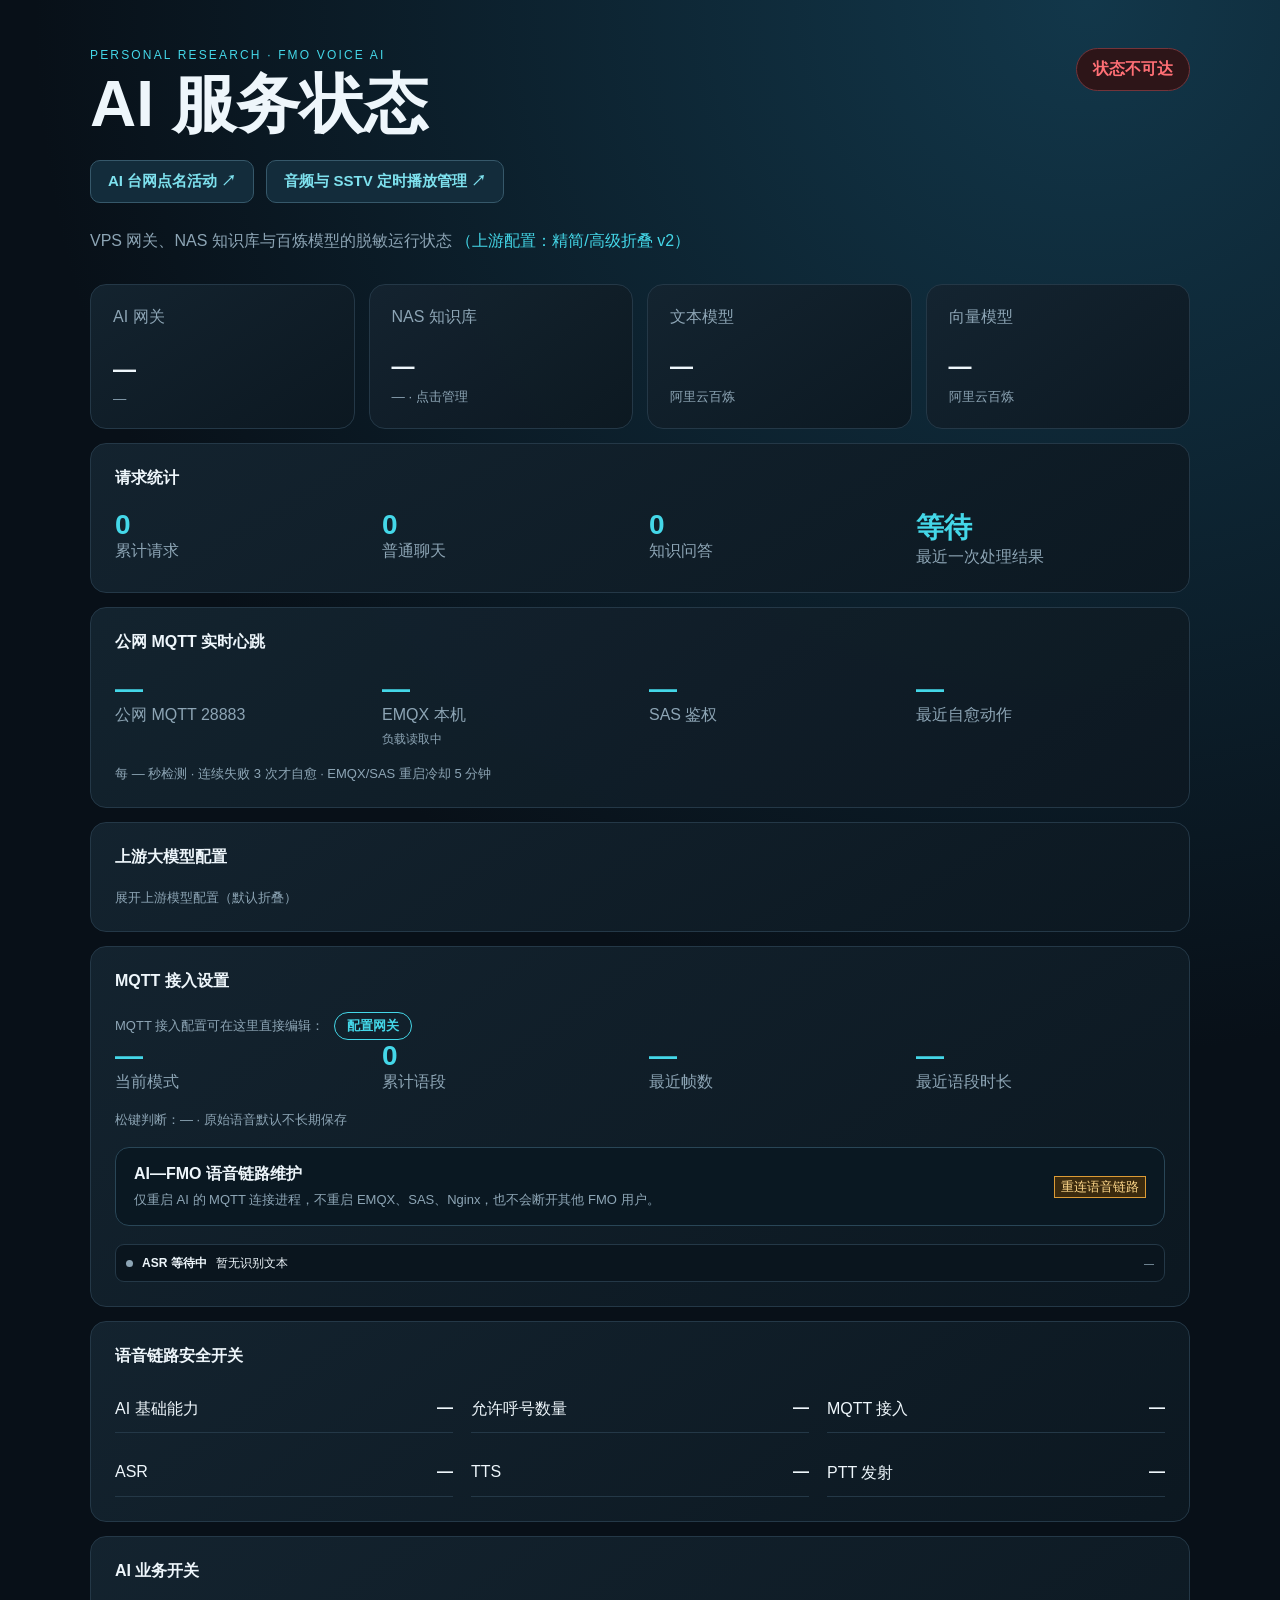
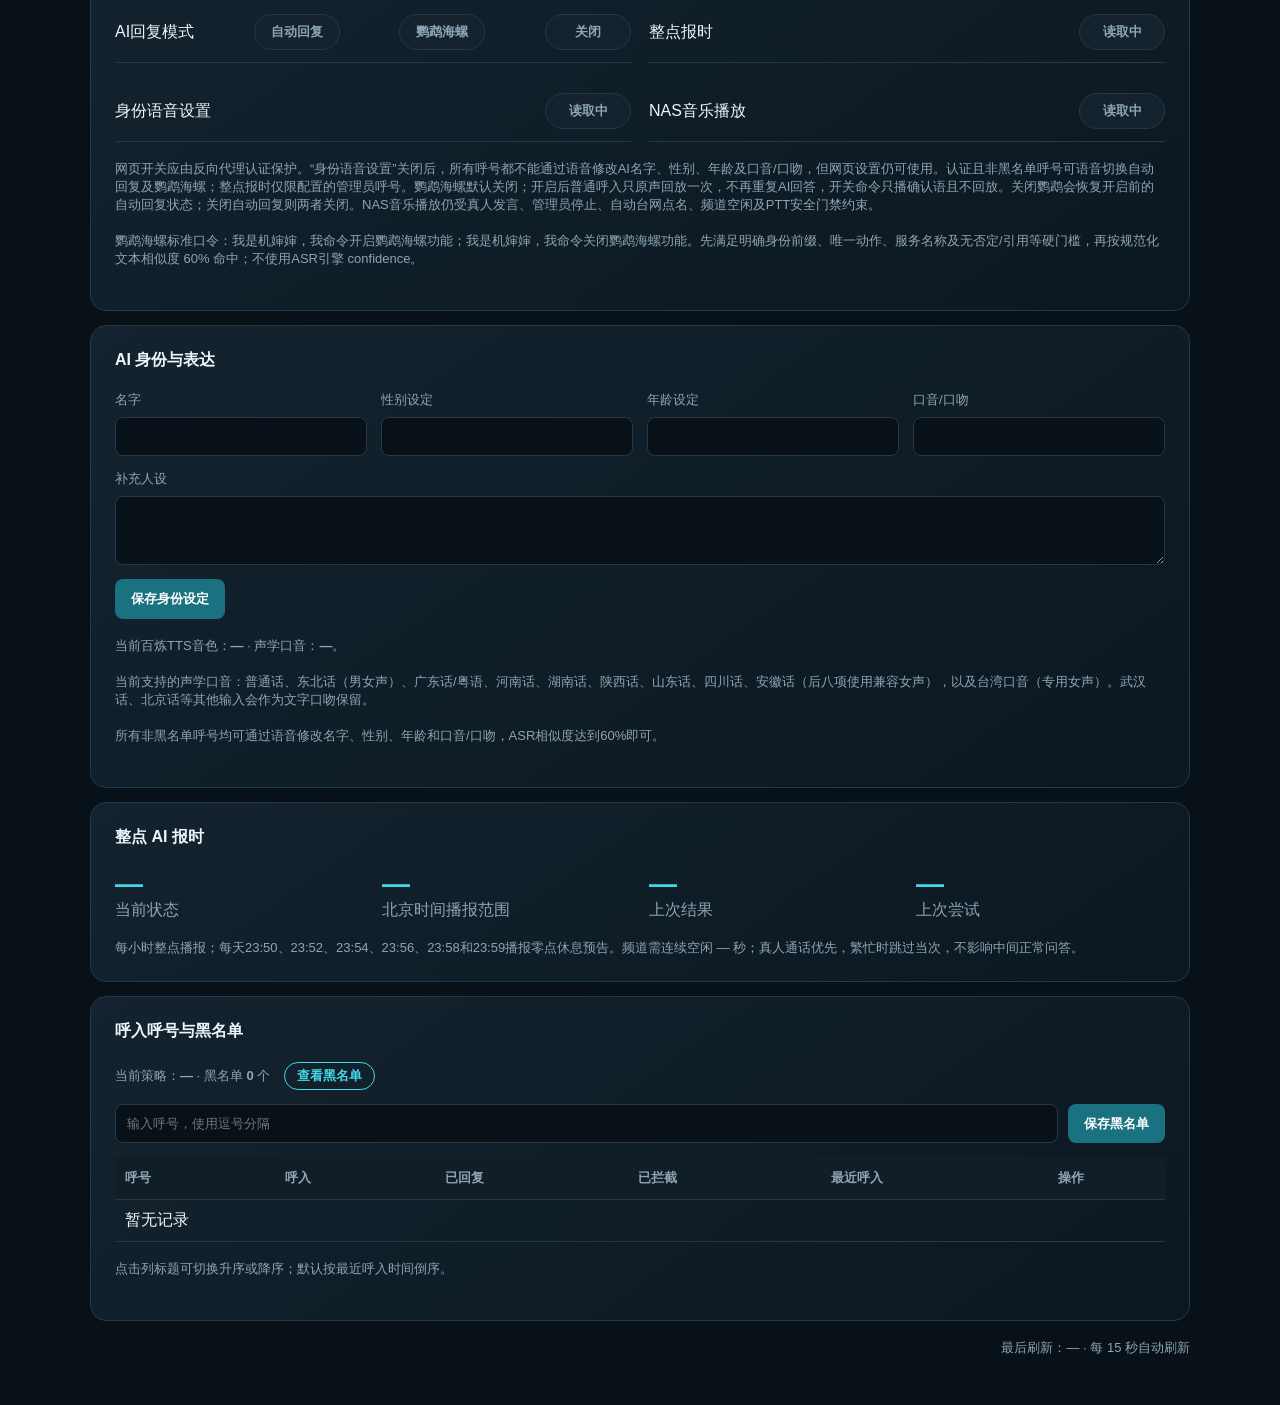
==== commit 474c76fa: "Release productized AI voice gateway v0.2.0" ====
--- a/ai-gateway/status-page/index.html
+++ b/ai-gateway/status-page/index.html
@@ -5,14 +5,15 @@
   <meta name="viewport" content="width=device-width,initial-scale=1">
   <meta name="robots" content="noindex,nofollow">
   <title>FMO AI 服务状态</title>
-  <link rel="stylesheet" href="style.css?v=20260808-kb-config-v11">
+  <link rel="stylesheet" href="style.css?v=20261111-admin-nav-2">
 </head>
 <body>
   <main>
     <header>
       <div>
-        <p class="eyebrow">FMO VOICE AI GATEWAY</p>
+        <p class="eyebrow">PERSONAL RESEARCH · FMO VOICE AI</p>
         <h1>AI 服务状态</h1>
+        <nav class="admin-nav" aria-label="后台管理"><a href="net-checkin.html">AI 台网点名活动 ↗</a><a href="audio.html">音频与 SSTV 定时播放管理 ↗</a></nav>
         <p class="subtitle">VPS 网关、NAS 知识库与百炼模型的脱敏运行状态 <span style="color:var(--cyan)">（上游配置：精简/高级折叠 v2）</span></p>
       </div>
       <div id="overall" class="pill waiting">正在连接</div>
@@ -20,7 +21,7 @@
 
     <section class="grid">
       <article><span>AI 网关</span><strong id="gateway">—</strong><small id="uptime">—</small></article>
-      <article id="nas-card" class="clickable-card" role="button" tabindex="0" aria-haspopup="dialog" aria-controls="knowledge-overlay"><span>NAS 知识库（可选）</span><strong id="nas">—</strong><small id="sections">—</small></article>
+      <article id="nas-card" class="clickable-card" role="button" tabindex="0" aria-haspopup="dialog" aria-controls="knowledge-overlay"><span>NAS 知识库</span><strong id="nas">—</strong><small id="sections">— · 点击管理</small></article>
       <article><span>文本模型</span><strong id="chat-model">—</strong><small>阿里云百炼</small></article>
       <article><span>向量模型</span><strong id="embedding-model">—</strong><small>阿里云百炼</small></article>
     </section>
@@ -31,7 +32,7 @@
         <div><strong id="requests">0</strong><span>累计请求</span></div>
         <div><strong id="chat-count">0</strong><span>普通聊天</span></div>
         <div><strong id="knowledge-count">0</strong><span>知识问答</span></div>
-        <div><strong id="last-result">等待</strong><span>最近结果</span></div>
+        <div><strong id="last-result">等待</strong><span id="last-result-detail">最近一次处理结果</span></div>
       </div>
     </section>
 
@@ -39,7 +40,7 @@
       <h2>公网 MQTT 实时心跳</h2>
       <div class="stats">
         <div><strong id="heartbeat-public">—</strong><span>公网 MQTT 28883</span></div>
-        <div><strong id="heartbeat-emqx">—</strong><span>EMQX 本机</span></div>
+        <div><strong id="heartbeat-emqx">—</strong><span>EMQX 本机</span><small id="emqx-load">负载读取中</small></div>
         <div><strong id="heartbeat-sas">—</strong><span>SAS 鉴权</span></div>
         <div><strong id="heartbeat-action">—</strong><span>最近自愈动作</span></div>
       </div>
@@ -70,7 +71,7 @@
             <input id="provider-chat-model-simple" maxlength="64" placeholder="qwen-plus">
           </label>
           <label>知识向量模型
-            <input id="provider-embedding-model-simple" maxlength="64" placeholder="text-embedding-v4（仅知识库启用时使用）">
+            <input id="provider-embedding-model-simple" maxlength="64" placeholder="text-embedding-v4">
           </label>
           <label>ASR模型
             <input id="provider-asr-model-simple" maxlength="64" placeholder="qwen3-asr-flash">
@@ -160,39 +161,6 @@
         </div>
         <p class="hint" id="provider-result"></p>
       </details>
-    </section>
-
-    <section class="panel">
-      <h2>NAS 知识库（可选）</h2>
-      <label class="checkbox-row">
-        <input type="checkbox" id="kb-config-enabled">
-        <span>使用 NAS 知识库</span>
-      </label>
-      <p class="hint">关闭时不连接NAS，知识问题直接使用百炼联网回答。开启后再填写下列连接参数。</p>
-      <div id="kb-config-fields" hidden>
-        <div class="gateway-config-form-grid">
-          <label>NAS知识服务地址
-            <input id="kb-config-base-url" maxlength="255" placeholder="http://127.0.0.1:18787">
-          </label>
-          <label>Token环境变量
-            <input id="kb-config-token-env" maxlength="64" placeholder="FMO_KB_ADMIN_TOKEN">
-          </label>
-          <label>独立访问Token
-            <input id="kb-config-token" type="password" autocomplete="off" placeholder="留空不改">
-          </label>
-          <label>单次检索条数
-            <input id="kb-config-max-results" type="number" min="1" max="10" value="3">
-          </label>
-          <label>请求超时（秒）
-            <input id="kb-config-timeout" type="number" min="1" max="60" step="0.5" value="8">
-          </label>
-        </div>
-      </div>
-      <div class="config-row-actions">
-        <button id="kb-config-load" type="button">读取配置</button>
-        <button id="kb-config-save" class="primary-button" type="button">保存知识库设置</button>
-      </div>
-      <p class="hint" id="kb-config-result"></p>
     </section>
 
     <section class="panel">
@@ -205,6 +173,20 @@
         <div><strong id="mqtt-last-duration">—</strong><span>最近语段时长</span></div>
       </div>
       <p class="hint">松键判断：<span id="mqtt-end-gap">—</span> · 原始语音默认不长期保存</p>
+      <div class="link-maintenance">
+        <div>
+          <strong>AI—FMO 语音链路维护</strong>
+          <p class="hint">仅重启 AI 的 MQTT 连接进程，不重启 EMQX、SAS、Nginx，也不会断开其他 FMO 用户。</p>
+        </div>
+        <button id="voice-link-reconnect" class="warning-button" type="button">重连语音链路</button>
+      </div>
+      <p class="hint" id="voice-link-result"></p>
+      <div class="asr-monitor" id="asr-monitor" title="尚无ASR记录">
+        <i aria-hidden="true"></i>
+        <strong id="asr-monitor-meta">ASR 等待中</strong>
+        <span id="asr-monitor-text">暂无识别文本</span>
+        <small id="asr-monitor-result">—</small>
+      </div>
     </section>
 
     <section class="panel">
@@ -222,13 +204,17 @@
     <section class="panel">
       <h2>AI 业务开关</h2>
       <div class="control-grid">
-        <div><span>自动问答</span><button class="control-toggle" id="auto-reply-toggle" type="button" data-control="auto_reply">读取中</button></div>
+        <div><span>AI回复模式</span><button class="control-toggle reply-mode-toggle" type="button" data-reply-mode="auto_reply">自动回复</button><button class="control-toggle reply-mode-toggle" type="button" data-reply-mode="parrot_replay">鹦鹉海螺</button><button class="control-toggle reply-mode-toggle" type="button" data-reply-mode="off">关闭</button></div>
         <div><span>整点报时</span><button class="control-toggle" id="hourly-toggle" type="button" data-control="hourly_announcement">读取中</button></div>
         <div><span>身份语音设置</span><button class="control-toggle" id="persona-voice-toggle" type="button" data-control="persona_voice_commands">读取中</button></div>
-      </div>
-      <p class="hint">网页开关受后台登录保护。“身份语音设置”关闭后，所有呼号都不能通过语音修改AI名字、性别、年龄及口音/口吻，但网页设置仍可使用。自动回复和整点报时权限由服务器端策略控制。</p>
+        <div><span>NAS音乐播放</span><button class="control-toggle" id="music-playback-toggle" type="button" data-control="music_playback">读取中</button></div>
+      </div>
+      <p class="hint">网页开关应由反向代理认证保护。“身份语音设置”关闭后，所有呼号都不能通过语音修改AI名字、性别、年龄及口音/口吻，但网页设置仍可使用。认证且非黑名单呼号可语音切换自动回复及鹦鹉海螺；整点报时仅限配置的管理员呼号。鹦鹉海螺默认关闭；开启后普通呼入只原声回放一次，不再重复AI回答，开关命令只播确认语且不回放。关闭鹦鹉会恢复开启前的自动回复状态；关闭自动回复则两者关闭。NAS音乐播放仍受真人发言、管理员停止、自动台网点名、频道空闲及PTT安全门禁约束。</p>
+      <p class="hint">鹦鹉海螺标准口令：我是机婶婶，我命令开启鹦鹉海螺功能；我是机婶婶，我命令关闭鹦鹉海螺功能。先满足明确身份前缀、唯一动作、服务名称及无否定/引用等硬门槛，再按规范化文本相似度 60% 命中；不使用ASR引擎 confidence。</p>
       <p class="hint" id="control-result"></p>
     </section>
+
+
 
     <section class="panel">
       <h2>AI 身份与表达</h2>
@@ -264,7 +250,7 @@
         <input id="blacklist-input" autocomplete="off" placeholder="输入呼号，使用逗号分隔">
         <button id="blacklist-save" type="button">保存黑名单</button>
       </div>
-      <div class="callsign-table-wrap">
+      <div class="callsign-table-wrap inbound-callsign-table-wrap">
         <table class="callsign-table">
           <thead><tr>
             <th><button class="sort-button" type="button" data-sort="callsign">呼号 <span class="sort-indicator"></span></button></th>
@@ -305,7 +291,7 @@
           <input id="gw-topic" maxlength="64" placeholder="FMO/RAW">
         </label>
         <label>Client ID
-          <input id="gw-client-id" maxlength="64" placeholder="FMO-AI-MONITOR-CHANGE-ME">
+          <input id="gw-client-id" maxlength="64" placeholder="FMO-AI-MONITOR">
         </label>
         <label class="checkbox-row">
           <input type="checkbox" id="gw-enabled" checked>
@@ -382,6 +368,6 @@
 
     <footer>最后刷新：<span id="updated">—</span> · 每 15 秒自动刷新</footer>
   </main>
-  <script src="app.js?v=20260808-kb-config-v11"></script>
+  <script src="app.js?checkin-page=1&v=20260818-net-schedule-v3"></script>
 </body>
 </html>
--- a/ai-gateway/status-page/style.css
+++ b/ai-gateway/status-page/style.css
@@ -12,17 +12,19 @@
 .grid{display:grid;grid-template-columns:repeat(4,1fr);gap:14px}
 .grid article,.panel{background:linear-gradient(145deg,rgba(20,36,48,.95),rgba(12,24,33,.95));border:1px solid var(--line);border-radius:16px}
 .grid article{padding:22px;min-height:145px;display:flex;flex-direction:column}
-.clickable-card{cursor:pointer;transition:border-color .18s,transform .18s,box-shadow .18s}.clickable-card:hover,.clickable-card:focus-visible{border-color:var(--cyan);box-shadow:0 0 0 2px rgba(68,215,232,.12);outline:0;transform:translateY(-2px)}.clickable-card.disabled-card{cursor:default;opacity:.68}.clickable-card.disabled-card:hover{border-color:var(--line);box-shadow:none;transform:none}
+.clickable-card{cursor:pointer;transition:border-color .18s,transform .18s,box-shadow .18s}.clickable-card:hover,.clickable-card:focus-visible{border-color:var(--cyan);box-shadow:0 0 0 2px rgba(68,215,232,.12);outline:0;transform:translateY(-2px)}
 .grid span,.grid small,.stats span,footer,.hint{color:var(--muted)}
 .grid strong{font-size:23px;margin:auto 0 8px;overflow-wrap:anywhere}
 .panel{padding:24px;margin-top:14px}
 h2{font-size:16px;margin:0 0 20px}
 .stats,.switches{display:grid;grid-template-columns:repeat(4,1fr);gap:18px}
 .stats div{display:flex;flex-direction:column}
+.stats small{color:var(--muted);font-size:12px;margin-top:5px;line-height:1.35}
 .stats strong{font-size:28px;color:var(--cyan);overflow-wrap:anywhere}
 .switches{grid-template-columns:repeat(3,1fr)}
 .switches div{display:flex;justify-content:space-between;border-bottom:1px solid var(--line);padding:12px 0}
 .hint{font-size:13px;margin:18px 0 0}
+.asr-monitor{align-items:center;background:#0a151e;border:1px solid var(--line);border-radius:9px;display:flex;gap:9px;margin-top:10px;min-height:38px;padding:7px 10px;font-size:12px;overflow:hidden}.asr-monitor i{background:var(--muted);border-radius:50%;flex:0 0 7px;height:7px}.asr-monitor strong{flex:0 0 auto;font-size:12px}.asr-monitor span{color:var(--text);flex:1;min-width:0;overflow:hidden;text-overflow:ellipsis;white-space:nowrap}.asr-monitor small{color:var(--muted);flex:0 0 auto}.asr-monitor.ok i{background:var(--green)}.asr-monitor.failed i{background:var(--red)}.asr-monitor.music i{background:var(--cyan)}
 .on{color:var(--green)}
 .off{color:var(--muted)}
 .blacklist-editor{display:flex;gap:10px;margin:14px 0}
@@ -30,6 +32,10 @@
 .blacklist-editor button{background:#1a7180;border:0;border-radius:8px;color:white;font-weight:700;padding:0 16px;cursor:pointer}
 .control-grid{display:grid;grid-template-columns:repeat(2,1fr);gap:18px}
 .control-grid>div{display:flex;align-items:center;justify-content:space-between;border-bottom:1px solid var(--line);padding:12px 0}
+.net-checkin-top{display:grid;grid-template-columns:minmax(280px,.8fr) minmax(420px,1.2fr);gap:28px;align-items:start;margin-bottom:20px}
+.net-checkin-switch{display:grid;grid-template-columns:1fr auto;gap:12px;align-items:center;border-bottom:1px solid var(--line);padding:12px 0}
+.net-checkin-switch .hint{grid-column:1/-1;margin:0}
+.net-checkin-time-block .hint{margin:10px 0 0}
 .control-toggle{border:1px solid var(--line);border-radius:999px;background:#15232e;color:var(--muted);cursor:pointer;font-weight:700;min-width:86px;padding:8px 14px}
 .control-toggle.on{background:#102c22;border-color:#267451;color:var(--green)}
 .control-toggle.off{background:#2d1518;border-color:#74343a;color:var(--red)}
@@ -48,9 +54,14 @@
 .checkbox-row{display:flex;align-items:center;gap:8px;white-space:nowrap}
 .checkbox-row input[type="checkbox"]{accent-color:var(--cyan);margin:0;transform:translateY(-1px)}
 .persona-grid{display:grid;grid-template-columns:repeat(4,1fr);gap:14px}.persona-grid label{color:var(--muted);font-size:13px}.persona-grid input,.persona-grid textarea{display:block;width:100%;margin-top:8px;background:#081018;border:1px solid var(--line);border-radius:8px;color:var(--text);padding:11px;font:inherit}.persona-wide{grid-column:1/-1}.primary-button{background:#1a7180;border:0;border-radius:8px;color:#fff;cursor:pointer;font-weight:700;margin-top:14px;padding:11px 16px}.primary-button:disabled{cursor:wait;opacity:.6}
+.net-checkin-grid{display:grid;grid-template-columns:1fr;gap:14px}.net-checkin-grid label{color:var(--muted);font-size:13px}.net-checkin-grid textarea{display:block;width:100%;margin-top:8px;background:#081018;border:1px solid var(--line);border-radius:8px;color:var(--text);padding:11px;font:inherit;resize:vertical}.hint code{color:var(--cyan)}
+.net-checkin-time-grid{display:grid;grid-template-columns:repeat(3,minmax(150px,1fr));gap:14px;margin-bottom:10px}.net-checkin-time-grid label,.net-checkin-schedule-extra label{color:var(--muted);font-size:13px}.net-checkin-time-grid input,.net-checkin-time-grid select,.net-checkin-schedule-extra input,.net-checkin-schedule-extra select{display:block;width:100%;margin-top:8px;background:#081018;border:1px solid var(--line);border-radius:8px;color:var(--text);padding:11px;font:inherit;color-scheme:dark}.net-checkin-schedule-extra{display:grid;grid-template-columns:minmax(160px,260px);margin-bottom:10px}.voice-command-box{margin-top:18px;padding:14px 16px;border:1px solid var(--line);border-radius:10px;background:#0a151e}.voice-command-box strong{color:var(--cyan)}.voice-command-box p{margin:8px 0 0;color:var(--text)}
+.schedule-alert{background:#34171b;border:1px solid #a84550;border-radius:8px;color:#ffabb3;font-weight:700;margin:12px 0 0;padding:11px 13px}.schedule-alert[hidden]{display:none}
 .knowledge-stats{grid-template-columns:repeat(6,1fr)}.knowledge-stats strong{font-size:22px}.breadcrumb{display:flex;align-items:center;flex-wrap:wrap;gap:8px;margin:22px 0 12px}.breadcrumb button,.file-link{background:none;border:0;color:var(--cyan);cursor:pointer;font:inherit;padding:2px}.breadcrumb span{color:var(--muted)}.upload-row{display:flex;align-items:center;gap:12px;margin:12px 0}.upload-row input{flex:1;color:var(--muted)}.upload-progress{height:4px;background:#081018;border-radius:2px;margin-bottom:12px;overflow:hidden}.upload-progress span{display:block;width:0;height:100%;background:var(--cyan);transition:width .2s}
 .modal-open{overflow:hidden}.modal-overlay{position:fixed;inset:0;z-index:1000;background:rgba(2,8,13,.82);backdrop-filter:blur(5px);padding:24px;overflow:auto}.modal-overlay[hidden]{display:none}.knowledge-dialog{width:min(1180px,100%);margin:24px auto;box-shadow:0 24px 80px rgba(0,0,0,.55)}.dialog-header{align-items:center;display:flex;justify-content:space-between}.dialog-header h2{margin:0}.dialog-close{background:#182a36;border:1px solid var(--line);border-radius:999px;color:var(--text);cursor:pointer;font-size:26px;height:42px;line-height:1;width:42px}.dialog-close:hover,.dialog-close:focus-visible{border-color:var(--cyan);color:var(--cyan);outline:0}
 .callsign-table-wrap{overflow-x:auto}
+.inbound-callsign-table-wrap{max-height:862px;overflow:auto}
+.inbound-callsign-table-wrap thead{position:sticky;top:0;z-index:2;background:#111d27}
 .callsign-table{width:100%;border-collapse:collapse}
 .callsign-table th,.callsign-table td{border-bottom:1px solid var(--line);padding:10px;text-align:left;white-space:nowrap}
 .callsign-table th{color:var(--muted);font-size:13px}
@@ -67,5 +78,10 @@
 .config-row-actions button:disabled{cursor:wait;opacity:.6}
 .config-row-actions .primary-button{background:#2a9d5b}
 footer{text-align:right;font-size:13px;margin-top:18px}
-@media(max-width:760px){main{padding:28px 0}.grid{grid-template-columns:repeat(2,1fr)}.stats,.switches,.persona-grid,.knowledge-stats{grid-template-columns:repeat(2,1fr)}.persona-wide{grid-column:1/-1}.upload-row{align-items:stretch;display:grid}header{display:block}.pill{display:inline-block;margin-top:20px}}
-@media(max-width:430px){.grid,.stats,.switches,.control-grid{grid-template-columns:1fr}.blacklist-editor{display:grid}.blacklist-editor button{padding:11px}}
+@media(max-width:760px){main{padding:28px 0}.grid{grid-template-columns:repeat(2,1fr)}.stats,.switches,.persona-grid,.knowledge-stats{grid-template-columns:repeat(2,1fr)}.net-checkin-time-grid{grid-template-columns:1fr}.persona-wide{grid-column:1/-1}.upload-row{align-items:stretch;display:grid}header{display:block}.pill{display:inline-block;margin-top:20px}}
+@media(max-width:800px){.net-checkin-top{grid-template-columns:1fr}}
+@media(max-width:430px){.grid,.stats,.switches,.control-grid{grid-template-columns:1fr}.blacklist-editor{display:grid}.blacklist-editor button{padding:11px}.asr-monitor strong{display:none}.asr-monitor small{max-width:72px;overflow:hidden;text-overflow:ellipsis;white-space:nowrap}}
+.link-maintenance{display:flex;align-items:center;justify-content:space-between;gap:24px;margin:18px 0;padding:16px 18px;border:1px solid #294657;border-radius:14px;background:#0a1822}.link-maintenance p{margin:6px 0 0}.warning-button{border:1px solid #dc9b36;background:#3b2a0e;color:#ffd88a;white-space:nowrap}.warning-button:hover{background:#513914}.warning-button:disabled{opacity:.55;cursor:wait}@media(max-width:720px){.link-maintenance{align-items:stretch;flex-direction:column}.warning-button{width:100%}}
+
+/* Admin navigation: external CSS for strict CSP. */
+.admin-nav{display:flex;gap:12px;flex-wrap:nowrap;margin:24px 0;overflow-x:auto;padding-bottom:4px}.admin-nav a{display:inline-flex;align-items:center;white-space:nowrap;padding:11px 17px;border:1px solid #36586a;border-radius:10px;background:#132c3b;color:#7ee1ee;text-decoration:none;font-size:15px;font-weight:600}.admin-nav a:hover{background:#204253;border-color:#65d8e8}.admin-nav a:focus-visible{outline:2px solid #65d8e8;outline-offset:2px}@media(max-width:600px){.admin-nav{gap:6px}.admin-nav a{padding:9px 7px;font-size:11px}header>div:first-child{min-width:0;max-width:100%}}
